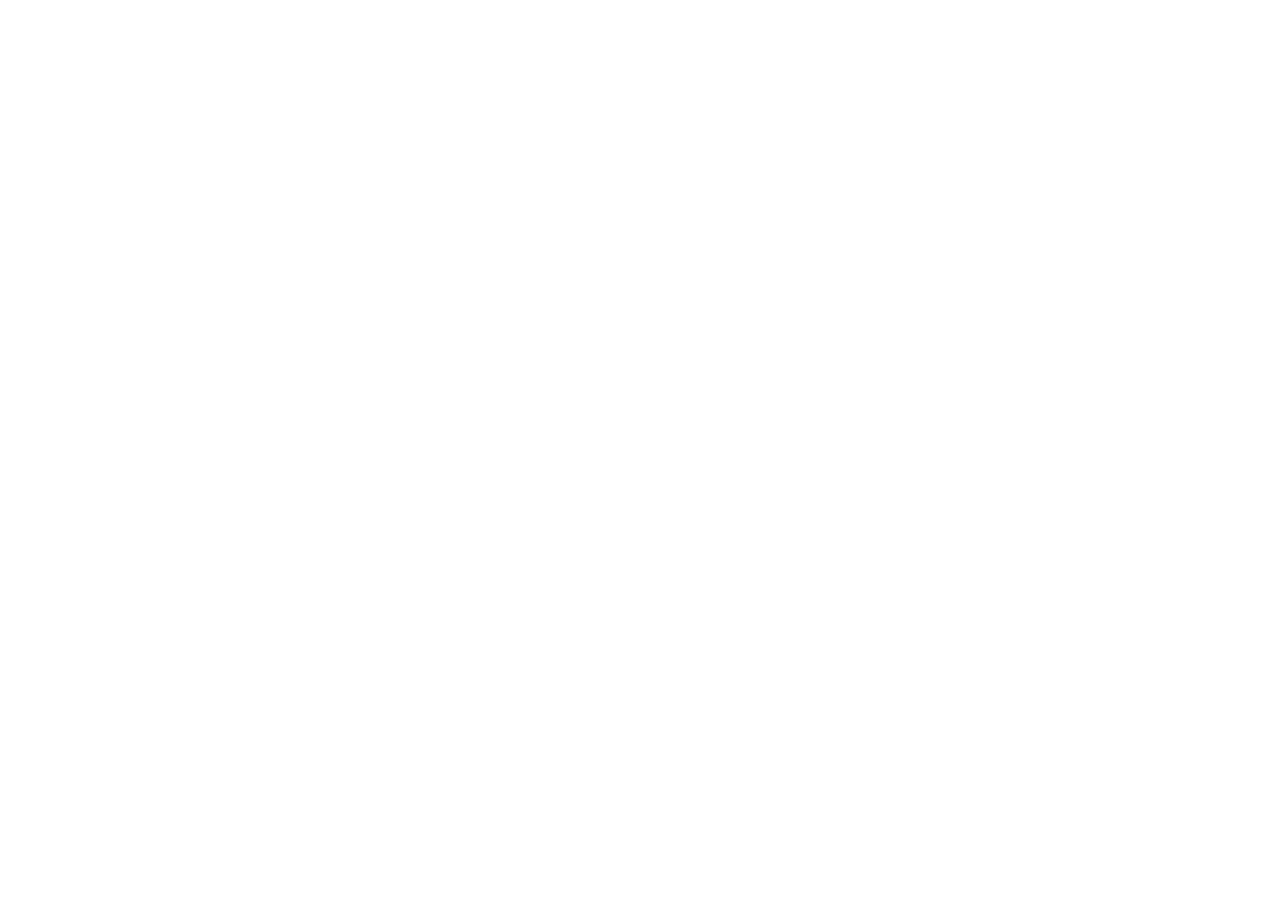
==== index.html @ a05f548b "commit" ====
<!DOCTYPE html>
<html lang="en">
  <head>
    <meta charset="UTF-8" />
    <meta http-equiv="X-UA-Compatible" content="IE=edge" />
    <meta name="viewport" content="width=device-width, initial-scale=1.0" />
    <title>Walter Foundation</title>
  </head>
  <body></body>
</html>
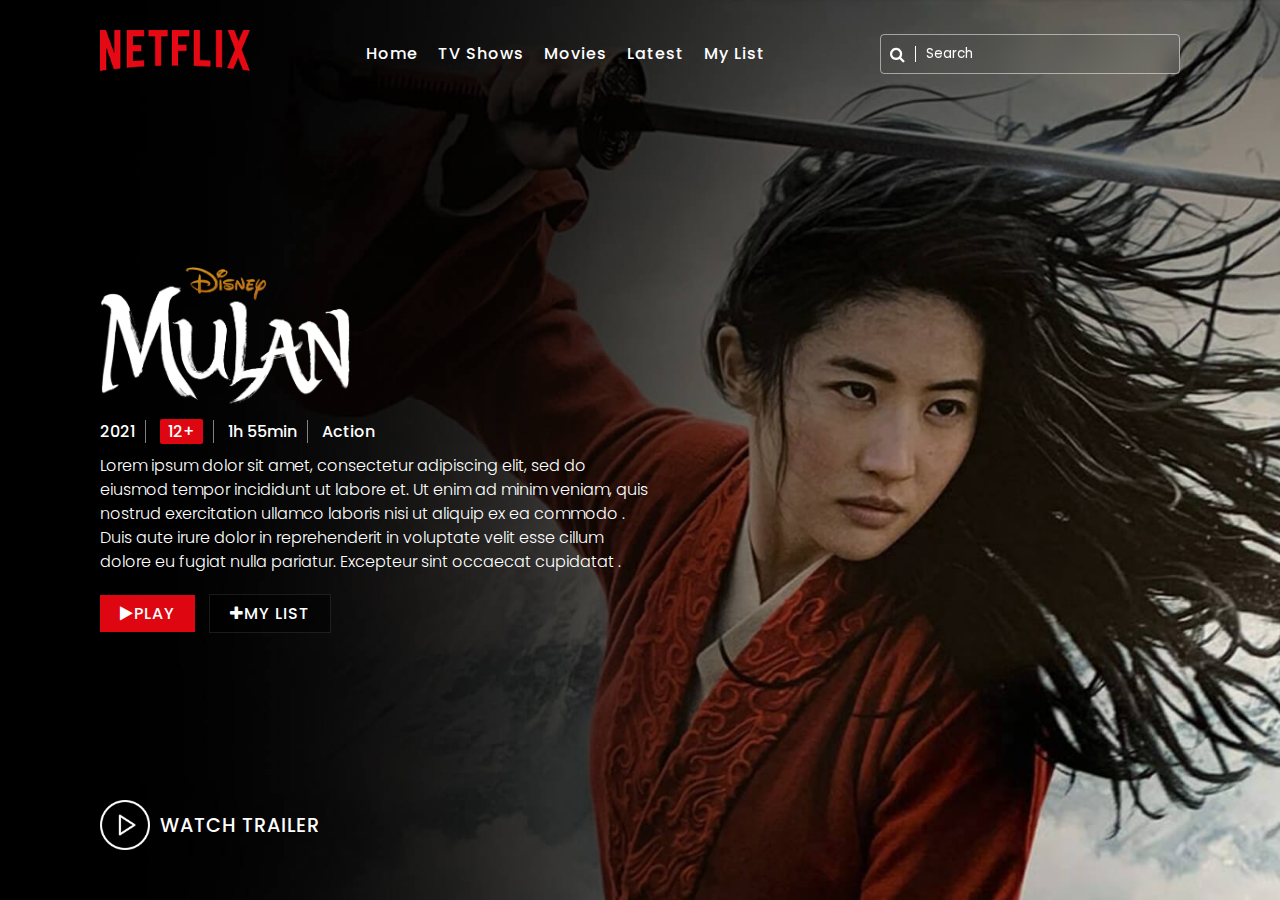
==== commit 7526d9a1: "commit" ====
--- a/index.html
+++ b/index.html
@@ -4,7 +4,59 @@
     <meta charset="UTF-8" />
     <meta http-equiv="X-UA-Compatible" content="IE=edge" />
     <meta name="viewport" content="width=device-width, initial-scale=1.0" />
-    <title>Walter Foundation</title>
+    <!--- Fontawesome -->
+    <link
+      rel="stylesheet"
+      href="https://stackpath.bootstrapcdn.com/font-awesome/4.7.0/css/font-awesome.min.css"
+    />
+
+    <!--CSS stylesheet-->
+    <link rel="stylesheet" href="style.css" />
+
+    <title>Netflix Landing Page UI</title>
   </head>
-  <body></body>
+  <body>
+    <!-- Navbar -->
+    <header>
+      <a href="#" class="logo"><img src="images/logo.png" /></a>
+      <ul class="nav">
+        <li><a href="#home">Home</a></li>
+        <li><a href="#shop">TV Shows</a></li>
+        <li><a href="#new">Movies</a></li>
+        <li><a href="#about">Latest</a></li>
+        <li><a href="#brands">My List</a></li>
+      </ul>
+      <div class="search">
+        <input type="text" placeholder="Search" />
+        <i class="fa fa-search" aria-hidden="true"></i>
+      </div>
+    </header>
+    <!-- Banner -->
+    <div class="banner">
+      <img src="images/bg.jpg" class="bg" />
+      <!-- Banner content -->
+      <div class="content">
+        <img src="images/name.png" class="movieTitle" />
+        <h4>
+          <span>2021</span>
+          <span><i>12+</i></span>
+          <span>1h 55min</span>
+          <span>Action</span>
+        </h4>
+        <p>
+          Lorem ipsum dolor sit amet, consectetur adipiscing elit, sed do
+          eiusmod tempor incididunt ut labore et. Ut enim ad minim veniam, quis
+          nostrud exercitation ullamco laboris nisi ut aliquip ex ea commodo .
+          Duis aute irure dolor in reprehenderit in voluptate velit esse cillum
+          dolore eu fugiat nulla pariatur. Excepteur sint occaecat cupidatat .
+        </p>
+        <!-- Buttons -->
+        <div class="buttons">
+          <a href="#"><i class="fa fa-play" aria-hidden="true"></i>Play</a>
+          <a href="#"><i class="fa fa-plus" aria-hidden="true"></i>My List</a>
+        </div>
+      </div>
+      <a class="play"><img src="images/play.png" /> Watch Trailer</a>
+    </div>
+  </body>
 </html>
--- a/style.css
+++ b/style.css
@@ -0,0 +1,198 @@
+/* Global styles */
+@import url("https://fonts.googleapis.com/css2?family=Poppins:wght@200;300;400;500;600;700;800;900&display=swap");
+
+* {
+  margin: 0;
+  padding: 0;
+  box-sizing: border-box;
+  scroll-behavior: smooth;
+  scroll-padding-top: 2rem;
+  list-style: none;
+  text-decoration: none;
+  font-family: "Poppins", sans-serif;
+  outline: none;
+}
+
+body {
+  background: #000;
+}
+
+/* Header */
+header {
+  position: absolute;
+  top: 0;
+  left: 0;
+  width: 100%;
+  display: flex;
+  justify-content: space-between;
+  align-items: center;
+  padding: 30px 100px;
+  z-index: 100;
+}
+
+header .logo img {
+  max-width: 150px;
+}
+
+/* Navbar */
+.nav {
+  display: flex;
+}
+
+.nav li {
+  margin: 0 10px;
+}
+
+.nav li a {
+  color: #fff;
+  font-weight: 500;
+  letter-spacing: 1px;
+}
+
+.nav li:hover a {
+  color: #de0611;
+}
+
+/* Search-bar */
+.search {
+  position: relative;
+  width: 300px;
+  height: 40px;
+}
+
+.search input {
+  position: absolute;
+  top: 0;
+  left: 0;
+  width: 100%;
+  height: 100%;
+  color: #fff;
+  background: transparent;
+  border-radius: 4px;
+  padding: 0 10px 0 45px;
+  border: 1px solid rgba(255, 255, 255, 0.5);
+  backdrop-filter: blur(10px);
+}
+
+.search input::placeholder {
+  color: #fff;
+}
+
+.search .fa-search {
+  position: absolute;
+  top: 50%;
+  transform: translateY(-50%);
+  padding-right: 10px;
+  color: #fff;
+  left: 10px;
+  border-right: 1px solid #fff;
+}
+
+/* Banner */
+.banner {
+  position: absolute;
+  width: 100%;
+  min-height: 100vh;
+  padding: 0 100px;
+  display: flex;
+  justify-content: flex-start;
+  align-items: center;
+}
+
+.banner .bg {
+  position: absolute;
+  top: 0;
+  left: 0;
+  width: 100%;
+  height: 100%;
+  object-fit: cover;
+}
+
+/* Banner-content */
+.content {
+  position: relative;
+  z-index: 1;
+  max-width: 550px;
+}
+
+.movieTitle {
+  max-width: 250px;
+}
+
+.banner .content h4 {
+  color: rgba(255, 255, 255, 0.5);
+  font-weight: 500;
+}
+
+.banner .content h4 span {
+  padding: 0 10px;
+  border-right: 1px solid rgba(255, 255, 255, 0.5);
+  color: #fff;
+}
+
+.banner .content h4 span:first-child {
+  padding-left: 0;
+}
+
+.banner .content h4 span:last-child {
+  border-right: none;
+}
+
+.banner .content h4 span i {
+  background: #de0611;
+  color: #fff;
+  padding: 0 8px;
+  display: inline-block;
+  font-style: normal;
+  border-radius: 2px;
+}
+
+.banner .content p {
+  font-size: 1em;
+  font-weight: 300;
+  line-height: 1.5em;
+  color: #fff;
+  margin: 10px 0 20px;
+}
+
+.banner .content .buttons a {
+  position: relative;
+  display: inline-block;
+  margin-right: 10px;
+  background: #de0611;
+  color: #fff;
+  padding: 6px 20px;
+  font-weight: 500;
+  letter-spacing: 1px;
+  text-transform: uppercase;
+}
+
+.banner .content .buttons a:nth-child(2) {
+  background: rgba(0, 0, 0, 0.5);
+  border: 1px solid rgba(255, 255, 255, 0.1);
+}
+
+.banner .content .buttons a:hover:nth-child(2) {
+  background: #de0611;
+}
+
+/* Play-button */
+.play {
+  position: absolute;
+  bottom: 50px;
+  left: 100px;
+  display: inline-flex;
+  justify-content: flex-start;
+  align-items: center;
+  color: #fff;
+  text-transform: uppercase;
+  font-weight: 500;
+  letter-spacing: 1px;
+  font-size: 1.2em;
+  cursor: pointer;
+}
+
+.play img {
+  margin-right: 10px;
+  max-width: 50px;
+}
